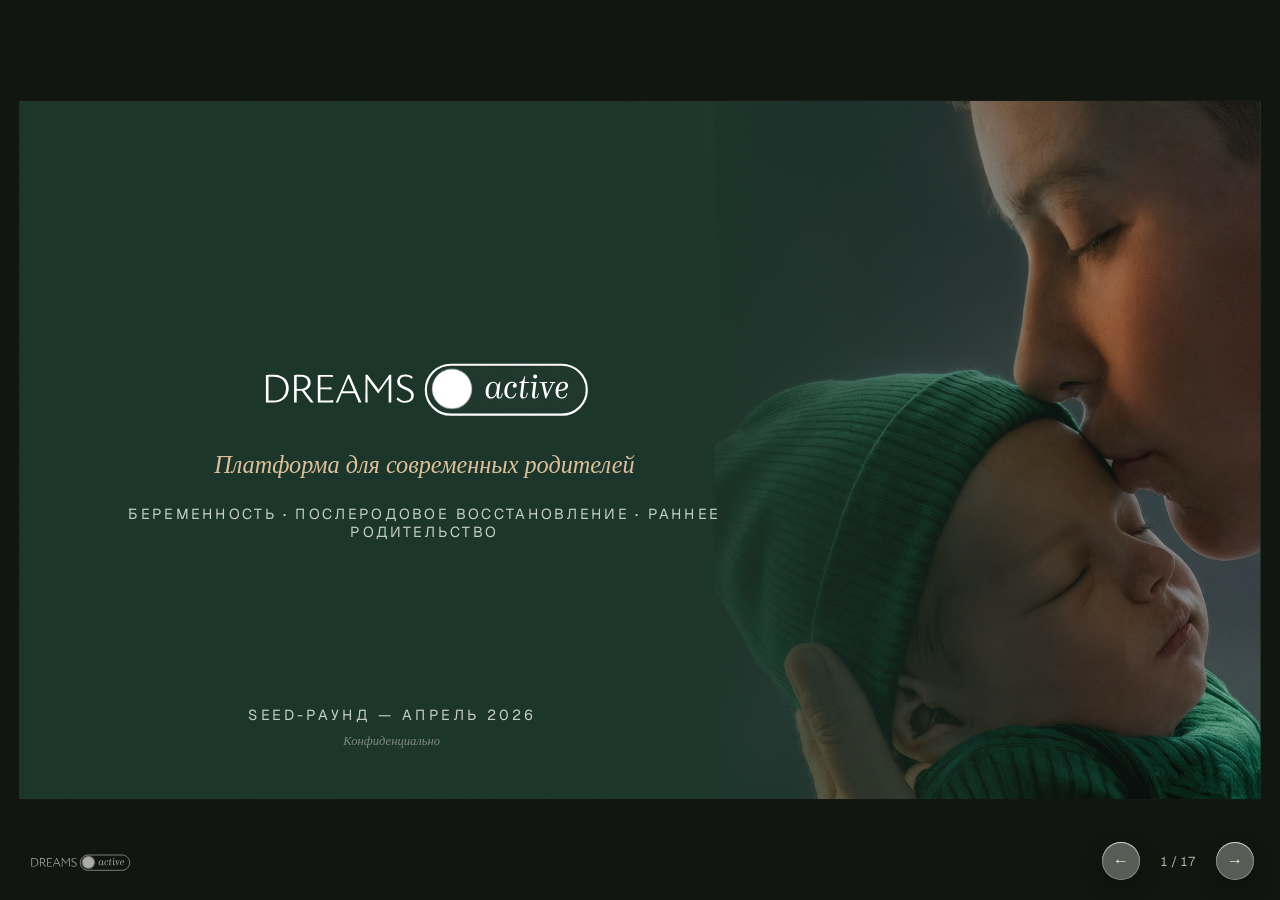
==== pitch/index.html @ b8ea416b "beta" ====
<!DOCTYPE html>
<html lang="ru">
<head>
<meta charset="UTF-8" />
<meta name="viewport" content="width=device-width, initial-scale=1.0" />
<meta name="robots" content="noindex, nofollow" />
<title>Dreams Active — Seed-раунд · Апрель 2026</title>
<style>
  @font-face {
    font-family: "Geist";
    src: url("../fonts/Geist-VariableFont_wght.ttf") format("truetype-variations");
    font-weight: 100 900;
    font-style: normal;
    font-display: swap;
  }

  :root {
    --bg: #e8e4d3;
    --beige: #f3efe4;
    --ink: #3e3b2c;
    --ink-soft: #5c5849;
    --ink-quiet: #8a8472;
    --olive: #2f6b4e;
    --olive-deep: #234f3a;
    --sage: #7ca38b;
    --tan: #dcc09a;
    --tan-soft: #e9d9bd;
    --card: rgba(255, 255, 255, 0.5);
    --card-solid: #fbf8f1;
    --glass-border: rgba(255, 255, 255, 0.62);
    --line: rgba(62, 59, 44, 0.14);
    --dark: #1c352a;
    --dark-2: #26493a;
    --dark-fg: #f4efe4;
    --dark-fg-muted: #c3cfc0;
    --shadow:
      0 1px 0 rgba(255, 255, 255, 0.4),
      0 14px 36px rgba(62, 59, 44, 0.14),
      0 3px 8px rgba(62, 59, 44, 0.07);
    /* Apple Liquid Glass tokens — same recipe as the site skin */
    --glass-blur: saturate(200%) brightness(1.05) blur(40px);
    --glass-blur-sm: saturate(180%) brightness(1.04) blur(20px);
    --glass-rim: rgba(255, 255, 255, 0.62);
    --glass-sheen: linear-gradient(
      165deg,
      rgba(255, 255, 255, 0.55) 0%,
      rgba(255, 255, 255, 0.12) 28%,
      rgba(255, 255, 255, 0.02) 52%,
      rgba(255, 255, 255, 0.08) 100%
    );
    --glass-hi:
      inset 0 1px 0 rgba(255, 255, 255, 0.78),
      inset 0 -0.5px 0 rgba(255, 255, 255, 0.12),
      inset 1px 0 0 rgba(255, 255, 255, 0.18),
      inset -1px 0 0 rgba(255, 255, 255, 0.1);
    --glass-shadow:
      0 1px 0 rgba(255, 255, 255, 0.35),
      0 8px 28px rgba(40, 36, 52, 0.12),
      0 2px 6px rgba(40, 36, 52, 0.06);
    --serif: "Iowan Old Style", "Palatino", Georgia, serif;
    --sans: "Geist", ui-sans-serif, system-ui, sans-serif;
  }

  * { box-sizing: border-box; margin: 0; padding: 0; }

  html, body {
    height: 100%;
    overflow: hidden;
    background: #11150f;
    font-family: var(--sans);
    color: var(--ink);
  }

  /* Soft film grain, same recipe as the site */
  body::before {
    content: "";
    position: fixed;
    inset: 0;
    z-index: 90;
    pointer-events: none;
    opacity: 0.035;
    mix-blend-mode: overlay;
    background-image: url("data:image/svg+xml,%3Csvg viewBox='0 0 256 256' xmlns='http://www.w3.org/2000/svg'%3E%3Cfilter id='n'%3E%3CfeTurbulence type='fractalNoise' baseFrequency='0.85' numOctaves='4' stitchTiles='stitch'/%3E%3C/filter%3E%3Crect width='100%25' height='100%25' filter='url(%23n)'/%3E%3C/svg%3E");
    background-size: 180px 180px;
  }

  .viewport {
    position: fixed;
    inset: 0;
    display: flex;
    align-items: center;
    justify-content: center;
  }

  .stage {
    width: 1280px;
    height: 720px;
    position: relative;
    flex: none;
    transform-origin: center center;
  }

  /* ── Slide chrome ─────────────────────────────────────────── */
  .slide {
    position: absolute;
    inset: 0;
    padding: 54px 84px 58px;
    border-radius: 0;
    /* Flat beige backdrop — same as the site (glass.css disables the
       ambient colour blobs on purpose). Glass reads from the card
       sheen + rim, not from a gradient field. */
    background: var(--beige);
    opacity: 0;
    visibility: hidden;
    transform: translateY(14px) scale(0.992);
    transition: opacity 0.45s cubic-bezier(0.22, 1, 0.36, 1),
                transform 0.45s cubic-bezier(0.22, 1, 0.36, 1),
                visibility 0s linear 0.45s;
    overflow: hidden;
    display: flex;
    flex-direction: column;
  }
  .slide.current {
    opacity: 1;
    visibility: visible;
    transform: none;
    transition-delay: 0s;
  }
  .slide--dark {
    background:
      radial-gradient(120% 90% at 82% -10%, rgba(124, 163, 139, 0.32), transparent 55%),
      radial-gradient(90% 80% at 8% 108%, rgba(124, 163, 139, 0.2), transparent 55%),
      var(--dark);
    color: var(--dark-fg);
  }
  .slide--center {
    align-items: center;
    justify-content: center;
    text-align: center;
  }

  /* ── Typography ───────────────────────────────────────────── */
  .eyebrow {
    font-family: var(--serif);
    font-style: italic;
    font-size: 19px;
    color: var(--ink-quiet);
    margin-bottom: 10px;
  }
  .slide--dark .eyebrow { color: var(--tan); }

  h1 {
    font-size: 46px;
    line-height: 1.04;
    font-weight: 600;
    letter-spacing: -0.02em;
    margin-bottom: 12px;
  }
  .lead {
    font-size: 18.5px;
    line-height: 1.45;
    color: var(--ink-soft);
    max-width: 940px;
    margin-bottom: 26px;
  }
  .slide--dark .lead { color: var(--dark-fg-muted); }

  .body-fill { flex: 1; display: flex; flex-direction: column; justify-content: center; }

  /* ── Refractive glass panels — the site's Liquid Glass recipe:
     clear fill + heavy blur, specular sheen layer (::before),
     thin refractive rim (::after), content lifted above both. ── */
  .card,
  .market-card {
    position: relative;
    overflow: hidden;
    isolation: isolate;
    background: linear-gradient(
      165deg,
      rgba(255, 255, 255, 0.4) 0%,
      rgba(255, 255, 255, 0.14) 45%,
      rgba(255, 255, 255, 0.22) 100%
    );
    border: 0;
    border-radius: 24px;
    box-shadow: var(--glass-hi), var(--glass-shadow);
    -webkit-backdrop-filter: var(--glass-blur);
    backdrop-filter: var(--glass-blur);
    padding: 26px 28px;
  }
  .card::before,
  .market-card::before {
    content: "";
    position: absolute;
    inset: 0;
    border-radius: inherit;
    background: var(--glass-sheen);
    pointer-events: none;
    z-index: 0;
  }
  .card::after,
  .market-card::after {
    content: "";
    position: absolute;
    inset: 0;
    border-radius: inherit;
    pointer-events: none;
    z-index: 1;
    box-shadow:
      inset 0 0 0 1px rgba(255, 255, 255, 0.22),
      inset 0 12px 28px rgba(255, 255, 255, 0.08),
      inset 0 -18px 32px rgba(80, 70, 100, 0.04);
  }
  .card > :not(.bg-photo):not(.bg-tint),
  .market-card > * {
    position: relative;
    z-index: 2;
  }
  .card h3 { font-size: 21px; font-weight: 600; margin-bottom: 8px; }
  .card p { font-size: 15.5px; line-height: 1.5; color: var(--ink-soft); }

  .card--dark {
    background: linear-gradient(165deg, rgba(38, 74, 58, 0.82), rgba(23, 45, 35, 0.86));
    color: var(--dark-fg);
  }
  .card--dark::before { opacity: 0.4; }
  .card--dark::after {
    box-shadow:
      inset 0 0 0 1px rgba(255, 255, 255, 0.18),
      inset 0 12px 28px rgba(255, 255, 255, 0.06),
      inset 0 -18px 32px rgba(0, 0, 0, 0.12);
  }
  .card--dark h3 { color: var(--tan); }
  .card--dark p { color: var(--dark-fg-muted); }

  .band {
    position: relative;
    overflow: hidden;
    isolation: isolate;
    border-radius: 24px;
    padding: 24px 32px;
    background: linear-gradient(165deg, rgba(38, 74, 58, 0.84), rgba(23, 45, 35, 0.88));
    color: var(--dark-fg);
    box-shadow:
      inset 0 1px 0 rgba(255, 255, 255, 0.24),
      var(--glass-shadow);
    -webkit-backdrop-filter: var(--glass-blur);
    backdrop-filter: var(--glass-blur);
  }
  .band::before {
    content: "";
    position: absolute;
    inset: 0;
    border-radius: inherit;
    background: var(--glass-sheen);
    opacity: 0.35;
    pointer-events: none;
    z-index: 0;
  }
  .band::after {
    content: "";
    position: absolute;
    inset: 0;
    border-radius: inherit;
    pointer-events: none;
    z-index: 1;
    box-shadow: inset 0 0 0 1px rgba(255, 255, 255, 0.16);
  }
  .band > * { position: relative; z-index: 2; }
  .band h3 { color: var(--tan); font-size: 20px; margin-bottom: 8px; }
  .band p { font-size: 15px; line-height: 1.5; color: var(--dark-fg-muted); }

  /* ── Reusable bits ────────────────────────────────────────── */
  .pearl {
    width: 74px; height: 74px;
    border-radius: 50%;
    background: radial-gradient(circle at 34% 28%, #ffffff 0%, #e9e6ea 18%, #c9ccd2 45%, #9aa0a9 75%, #82878f 100%);
    box-shadow:
      inset -6px -10px 18px rgba(60, 60, 80, 0.28),
      inset 4px 6px 12px rgba(255, 255, 255, 0.85),
      0 12px 30px rgba(40, 36, 24, 0.35);
  }
  .chip-ic {
    width: 52px; height: 52px;
    flex: none;
    border-radius: 50%;
    display: flex; align-items: center; justify-content: center;
    font-size: 20px;
    background: linear-gradient(180deg, #3d8263, var(--olive-deep));
    color: var(--tan-soft);
    box-shadow: inset 0 1px 0 rgba(255,255,255,0.35), 0 6px 14px rgba(62,59,44,0.22);
  }
  .num-dot {
    width: 64px; height: 64px;
    border-radius: 50%;
    display: flex; align-items: center; justify-content: center;
    font-size: 26px; font-weight: 650;
    box-shadow: inset 0 1px 0 rgba(255,255,255,0.4), 0 10px 22px rgba(62,59,44,0.2);
  }
  .tagchip {
    display: inline-block;
    font-size: 12px;
    font-weight: 650;
    letter-spacing: 0.14em;
    padding: 7px 14px;
    border-radius: 999px;
    white-space: nowrap;
  }

  .stat-num {
    font-size: 46px;
    font-weight: 650;
    letter-spacing: -0.02em;
    line-height: 1;
  }
  .stat-label { font-size: 16px; font-weight: 600; margin-top: 12px; }
  .stat-note {
    font-family: var(--serif);
    font-style: italic;
    font-size: 13.5px;
    color: var(--ink-quiet);
    margin-top: 5px;
  }

  .grid { display: grid; gap: 20px; }

  /* ── Photo layouts ────────────────────────────────────────── */
  .edge-photo {
    position: absolute;
    top: 0; right: 0;
    width: 44%;
    height: 100%;
    object-fit: cover;
  }
  .edge-fade {
    position: absolute;
    inset: 0;
    background: linear-gradient(
      90deg,
      var(--dark) 52%,
      rgba(28, 53, 42, 0.55) 72%,
      rgba(28, 53, 42, 0.12) 100%
    );
  }
  .split-content {
    position: relative;
    width: 60%;
    height: 100%;
    display: flex;
    flex-direction: column;
    justify-content: center;
  }
  .with-photo {
    display: grid;
    grid-template-columns: 1fr 286px;
    gap: 20px;
    align-items: stretch;
    min-height: 0;
  }
  .side-photo {
    width: 100%;
    height: 100%;
    object-fit: cover;
    border-radius: 24px;
    box-shadow: var(--shadow);
  }
  .bg-photo {
    position: absolute;
    inset: 0;
    width: 100%;
    height: 100%;
    object-fit: cover;
  }
  .bg-tint {
    position: absolute;
    inset: 0;
    background: linear-gradient(180deg, rgba(23, 44, 35, 0.72), rgba(18, 36, 28, 0.88));
  }
  .bg-tint ~ * { position: relative; }

  /* ── Slide 1 · Title ──────────────────────────────────────── */
  .title-brand {
    font-size: 84px;
    font-weight: 650;
    letter-spacing: 0.28em;
    margin: 34px 0 14px;
    text-indent: 0.28em;
  }
  /* Real horizontal logo from the site (assets/logo-horizontal.svg).
     Dark ink on the source → invert to light for dark slides. */
  .brand-logo {
    display: block;
    height: 74px;
    width: auto;
    margin: 0 0 26px;
  }
  .brand-logo--light { filter: brightness(0) invert(1); }
  .title-sub {
    font-family: var(--serif);
    font-style: italic;
    font-size: 25px;
    color: var(--tan);
    margin-bottom: 26px;
  }
  .title-chips {
    font-size: 15px;
    letter-spacing: 0.18em;
    color: var(--dark-fg-muted);
    text-transform: uppercase;
  }
  .title-chips b { color: var(--tan-soft); font-weight: 500; }
  .title-foot {
    position: absolute;
    left: 0; bottom: 52px;
    width: 60%;
    text-align: center;
  }
  .title-foot .round {
    font-size: 15px;
    letter-spacing: 0.22em;
    color: var(--dark-fg-muted);
    text-transform: uppercase;
  }
  .title-foot .conf {
    font-family: var(--serif);
    font-style: italic;
    font-size: 13px;
    color: rgba(244, 239, 228, 0.45);
    margin-top: 10px;
  }

  /* ── Slide 2 · Problem ────────────────────────────────────── */
  .problem-grid { grid-template-columns: 1fr 1fr; }
  .problem-grid .card { display: flex; gap: 20px; align-items: flex-start; padding: 28px; }

  /* ── Slide 3 · Solution ───────────────────────────────────── */
  .solution-row {
    display: grid;
    grid-template-columns: 1fr 44px 1fr 44px 1fr;
    gap: 14px;
    align-items: stretch;
  }
  .solution-step { text-align: center; padding: 30px 26px 28px; }
  .solution-step .num-dot { margin: 0 auto 20px; }
  .solution-step .step-name {
    font-size: 19px; font-weight: 650; letter-spacing: 0.16em;
    text-transform: uppercase; margin-bottom: 6px;
  }
  .solution-step .step-dur {
    font-family: var(--serif); font-style: italic;
    font-size: 14.5px; color: var(--ink-quiet);
    padding-bottom: 14px; margin-bottom: 14px; position: relative;
  }
  .solution-step .step-dur::after {
    content: ""; position: absolute; left: 50%; bottom: 0;
    width: 56px; height: 3px; border-radius: 2px;
    transform: translateX(-50%); background: var(--rule, var(--olive));
  }
  .solution-arrow {
    display: flex; align-items: center; justify-content: center;
    font-size: 26px; color: var(--sage);
  }
  .solution-foot {
    text-align: center;
    font-family: var(--serif); font-style: italic;
    font-size: 17px; color: var(--ink-soft);
    margin-top: 34px;
  }

  /* ── Slide 4 · Families ───────────────────────────────────── */
  .family-grid { grid-template-columns: repeat(3, 1fr); gap: 16px; }
  .family-grid .card { padding: 20px 22px; border-left: 5px solid var(--olive); border-radius: 18px; }
  .family-grid h3 { font-size: 18px; }
  .family-grid p { font-size: 13.5px; }

  /* ── Slide 5 · Differentiation ────────────────────────────── */
  .diff-cols { display: grid; grid-template-columns: 1.05fr 1fr; gap: 28px; align-items: start; }
  .diff-pos { padding: 24px 28px; }
  .diff-pos h2 { color: var(--tan); font-size: 23px; margin-bottom: 16px; }
  .diff-pos li { list-style: none; display: flex; gap: 14px; margin-bottom: 12px; }
  .diff-pos li:last-child { margin-bottom: 0; }
  .diff-pos .dot { width: 12px; height: 12px; flex: none; margin-top: 6px; border-radius: 50%; background: var(--tan); }
  .diff-pos b { display: block; font-size: 16.5px; margin-bottom: 3px; }
  .diff-pos span { font-size: 13.5px; line-height: 1.45; color: var(--dark-fg-muted); }
  .comp-list h2 { font-size: 23px; margin-bottom: 14px; }
  .comp-row {
    display: grid; grid-template-columns: 128px 1fr; gap: 16px; align-items: center;
    padding: 11px 20px; margin-bottom: 8px;
    border-radius: 14px;
  }
  .comp-row b { font-size: 16.5px; }
  .comp-row span { font-size: 13px; line-height: 1.4; color: var(--ink-soft); }
  .comp-row--us {
    background: linear-gradient(165deg, rgba(233, 217, 189, 0.82), rgba(220, 192, 154, 0.88));
  }
  .comp-row--us span { color: var(--ink); }

  /* ── Slide 6 · Team ───────────────────────────────────────── */
  .team-grid { grid-template-columns: 1fr 1fr; gap: 26px; }
  .team-grid .card { padding: 30px 34px; text-align: center; }
  .avatar {
    width: 112px; height: 112px; border-radius: 50%;
    margin: 0 auto 18px;
    overflow: hidden;
    display: flex; align-items: center; justify-content: center;
    font-size: 34px; font-weight: 650; color: var(--tan-soft);
    box-shadow: inset 0 2px 0 rgba(255,255,255,0.3), 0 14px 30px rgba(62,59,44,0.25);
  }
  .avatar img {
    width: 100%; height: 100%;
    object-fit: cover;
    object-position: 50% 18%;
    display: block;
  }
  .team-grid h3 { font-size: 24px; }
  .team-role {
    font-family: var(--serif); font-style: italic;
    font-size: 15px; color: var(--ink-quiet); margin-bottom: 18px;
  }
  .team-grid ul { text-align: left; }
  .team-grid li {
    list-style: none; position: relative;
    padding-left: 22px; margin-bottom: 9px;
    font-size: 14.5px; color: var(--ink-soft);
  }
  .team-grid li::before {
    content: ""; position: absolute; left: 0; top: 7px;
    width: 9px; height: 9px; border-radius: 50%; background: var(--tan);
  }

  /* ── Slide 7 · Lived product ──────────────────────────────── */
  .lived-grid { grid-template-columns: repeat(3, 1fr); gap: 20px; }
  .lived-grid .card { padding: 0; overflow: hidden; text-align: center; }
  .lived-head { padding: 16px; font-size: 20px; font-weight: 650; }
  .lived-body { padding: 22px 24px 26px; }
  .lived-body b { display: block; font-size: 16.5px; margin-bottom: 14px; }
  .lived-body p { font-size: 13.5px; }
  .lived-foot {
    margin-top: 26px; text-align: center;
    font-family: var(--serif); font-style: italic; font-size: 16px;
  }

  /* ── Slides 8–10 · Stats ──────────────────────────────────── */
  .stat-row { grid-template-columns: repeat(4, 1fr); gap: 18px; margin-bottom: 18px; }
  .stat-row .card { text-align: center; padding: 22px 16px 20px; }
  .stat-row .card--dark .stat-note { color: rgba(244, 239, 228, 0.55); }
  .stat-row .card--dark .stat-num { color: var(--tan); }

  .formula-rows { margin-top: 16px; }
  .formula-row {
    display: grid; grid-template-columns: 190px 1fr 1fr; gap: 22px;
    padding: 9px 0; align-items: baseline;
  }
  .formula-row b { color: var(--tan); font-size: 15px; }
  .formula-row span { font-size: 13px; line-height: 1.4; color: var(--dark-fg-muted); }
  .formula-row .us { color: var(--tan-soft); }

  .valid-card { padding: 18px 28px 20px; }
  .valid-card h3 { font-size: 21px; margin-bottom: 10px; }
  .valid-row { display: flex; gap: 18px; align-items: baseline; padding: 5px 0; }
  .valid-row .idx {
    font-family: var(--serif); font-size: 18px; font-weight: 700; color: var(--tan);
    letter-spacing: 0.05em;
  }
  .valid-row p { font-size: 15px; color: var(--ink-soft); }

  /* ── Slide 9 · Product ────────────────────────────────────── */
  .product-grid { grid-template-columns: 1fr 1fr; gap: 16px; }
  .product-grid .card { border-left: 5px solid var(--olive); border-radius: 18px; padding: 20px 24px; }
  .product-grid h3 { font-size: 18.5px; margin-bottom: 5px; }
  .product-grid p { font-size: 13.5px; }

  /* ── Slide 11 · Business model ────────────────────────────── */
  .biz-row {
    display: grid;
    grid-template-columns: 220px 92px 1fr 120px;
    gap: 20px; align-items: center;
    padding: 10px 22px; margin-bottom: 8px;
    border-radius: 16px;
  }
  .biz-row b { font-size: 17.5px; }
  .biz-row .price { font-size: 14.5px; font-weight: 600; color: var(--olive-deep); }
  .biz-row span { font-size: 13px; line-height: 1.4; color: var(--ink-soft); }
  .biz-row .tagchip { justify-self: end; background: var(--sage); color: #fff; }
  .biz-row--now { background: linear-gradient(165deg, rgba(233, 217, 189, 0.82), rgba(220, 192, 154, 0.88)); }
  .biz-row--now .tagchip { background: var(--dark-2); color: var(--tan-soft); }
  .biz-row--now span { color: var(--ink); }
  .unit-band { margin-top: 12px; padding: 18px 28px; font-size: 15px; }
  .unit-band b { color: var(--tan); font-weight: 650; }

  /* ── Slide 12 · Market ────────────────────────────────────── */
  .market-grid { grid-template-columns: repeat(3, 1fr); gap: 20px; margin-bottom: 16px; }
  .market-card { text-align: center; padding: 22px 24px; border-radius: 24px; box-shadow: var(--shadow); }
  .market-card .m-tag { font-size: 15px; letter-spacing: 0.32em; font-weight: 650; margin-bottom: 10px; }
  .market-card .m-num { font-size: 50px; font-weight: 650; letter-spacing: -0.02em; }
  .market-card .m-note { font-size: 13px; line-height: 1.45; margin-top: 10px; }
  .market--tam { background: linear-gradient(165deg, rgba(47, 93, 71, 0.9), rgba(28, 53, 42, 0.94)); color: var(--dark-fg); }
  .market--tam .m-tag { color: var(--tan); }
  .market--tam .m-note { color: var(--dark-fg-muted); }
  .market--sam { background: linear-gradient(165deg, rgba(143, 180, 158, 0.82), rgba(111, 148, 129, 0.88)); color: #fdfbf3; }
  .market--sam .m-tag { color: #f0e8d2; }
  .market--som { background: linear-gradient(165deg, rgba(233, 217, 189, 0.8), rgba(220, 192, 154, 0.86)); color: var(--ink); }
  .market--som .m-tag { color: var(--olive-deep); }
  .market--som .m-note { color: var(--ink-soft); }
  .why-grid { display: grid; grid-template-columns: 1fr 1fr; gap: 8px 34px; }
  .why-grid li {
    list-style: none; position: relative;
    padding-left: 24px; font-size: 14.5px; color: var(--ink-soft);
  }
  .why-grid li::before {
    content: ""; position: absolute; left: 0; top: 5px;
    width: 10px; height: 10px; border-radius: 50%; background: var(--tan);
  }

  /* ── Slide 13 · Roadmap ───────────────────────────────────── */
  .road-grid { grid-template-columns: repeat(4, 1fr); gap: 16px; }
  .road-grid .card { padding: 0; overflow: hidden; }
  .road-head {
    background: linear-gradient(180deg, var(--dark-2), var(--dark));
    color: var(--tan);
    text-align: center;
    font-size: 12.5px; font-weight: 650; letter-spacing: 0.16em;
    padding: 12px 8px;
  }
  .road-body { padding: 18px 20px 22px; }
  .road-body h3 {
    font-size: 20px; padding-bottom: 12px; margin-bottom: 14px;
    position: relative;
  }
  .road-body h3::after {
    content: ""; position: absolute; left: 0; bottom: 0;
    width: 46px; height: 3px; border-radius: 2px; background: var(--tan);
  }
  .road-body li {
    list-style: none; position: relative;
    padding-left: 18px; margin-bottom: 9px;
    font-size: 13px; line-height: 1.4; color: var(--ink-soft);
  }
  .road-body li::before {
    content: ""; position: absolute; left: 0; top: 5px;
    width: 8px; height: 8px; border-radius: 50%; background: var(--tan);
  }

  /* ── Slide 14 · Use of funds ──────────────────────────────── */
  .funds-cols { display: grid; grid-template-columns: 380px 1fr; gap: 40px; align-items: center; }
  .donut-wrap { display: flex; flex-direction: column; align-items: center; gap: 14px; }
  .donut {
    width: 264px; height: 264px; border-radius: 50%;
    background: conic-gradient(
      var(--olive-deep) 0 40%,
      var(--sage) 40% 75%,
      var(--tan-soft) 75% 87%,
      var(--tan) 87% 95%,
      #587465 95% 100%
    );
    position: relative;
    box-shadow: var(--shadow);
  }
  .donut::after {
    content: "";
    position: absolute; inset: 72px;
    border-radius: 50%;
    background: rgba(246, 242, 231, 0.72);
    box-shadow:
      inset 0 4px 14px rgba(62, 59, 44, 0.16),
      inset 0 1px 0 rgba(255, 255, 255, 0.7);
    -webkit-backdrop-filter: blur(10px) saturate(160%);
    backdrop-filter: blur(10px) saturate(160%);
  }
  .legend { display: flex; flex-wrap: wrap; gap: 8px 18px; justify-content: center; max-width: 380px; }
  .legend span { font-size: 12.5px; color: var(--ink-soft); display: flex; gap: 7px; align-items: center; }
  .legend i { width: 11px; height: 11px; border-radius: 3px; flex: none; }
  .fund-row {
    display: grid; grid-template-columns: 1fr auto; gap: 3px 18px;
    padding: 9px 20px; margin-bottom: 8px; border-radius: 16px;
  }
  .fund-row b { font-size: 15.5px; }
  .fund-row .amt { grid-column: 2; grid-row: 1; font-size: 15.5px; font-weight: 650; color: var(--olive-deep); }
  .fund-row span { grid-column: 1 / -1; font-size: 12.5px; color: var(--ink-soft); }

  /* ── Slide 15 · Ask ───────────────────────────────────────── */
  .ask-num {
    font-size: 96px;
    font-weight: 700;
    letter-spacing: -0.015em;
    line-height: 1;
    margin: 6px 0 14px;
    color: #fdfbf3;
  }
  .ask-sub {
    font-family: var(--serif); font-style: italic;
    font-size: 20px; color: var(--tan); margin-bottom: 26px;
  }
  .ask-table { width: 100%; text-align: left; }
  .ask-row {
    display: grid; grid-template-columns: 180px 1fr; gap: 20px;
    padding: 10px 24px; margin-bottom: 8px;
    border-radius: 14px;
    background: rgba(255, 255, 255, 0.09);
    box-shadow:
      inset 0 0 0 1px rgba(255, 255, 255, 0.14),
      inset 0 1px 0 rgba(255, 255, 255, 0.28);
    -webkit-backdrop-filter: var(--glass-blur-sm);
    backdrop-filter: var(--glass-blur-sm);
  }
  .ask-row b { color: var(--tan); font-size: 15.5px; }
  .ask-row span { font-size: 14.5px; color: var(--dark-fg); }
  .ask-foot {
    margin-top: 24px;
    font-family: var(--serif); font-style: italic;
    font-size: 16px; color: var(--dark-fg-muted);
  }

  /* ── Slide 16 · Vision ────────────────────────────────────── */
  .vision-panel { padding: 36px 44px; overflow: hidden; }
  .vision-panel .bg-tint {
    background: linear-gradient(
      90deg,
      rgba(23, 44, 35, 0.96) 0%,
      rgba(23, 44, 35, 0.88) 55%,
      rgba(23, 44, 35, 0.76) 100%
    );
  }
  .vision-panel > h2, .vision-panel > .vision-grid { position: relative; }
  .vision-panel h2 { color: var(--tan); font-size: 26px; margin-bottom: 30px; }
  .vision-grid { display: grid; grid-template-columns: 200px 1fr 200px 1fr; gap: 34px 26px; align-items: start; }
  .vision-grid .v-num { font-size: 56px; font-weight: 650; color: var(--tan); letter-spacing: -0.02em; line-height: 1; }
  .vision-grid b { display: block; font-size: 17px; margin-bottom: 8px; }
  .vision-grid span { font-size: 13px; line-height: 1.45; color: var(--dark-fg-muted); }
  .vision-foot {
    text-align: center; margin-top: 28px;
    font-family: var(--serif); font-style: italic;
    font-size: 17px; color: var(--ink-soft);
  }

  /* ── Slide 17 · Thanks ────────────────────────────────────── */
  .thanks-title { font-size: 76px; font-weight: 650; letter-spacing: 0.14em; text-indent: 0.14em; margin: 30px 0 12px; }
  .thanks-sub { font-family: var(--serif); font-style: italic; font-size: 22px; color: var(--tan); margin-bottom: 52px; }
  .thanks-name { font-size: 18px; font-weight: 650; }
  .thanks-role { font-family: var(--serif); font-style: italic; font-size: 15px; color: var(--dark-fg-muted); margin: 5px 0 22px; }
  .thanks-contact { font-size: 16px; line-height: 1.7; color: var(--tan-soft); }
  .thanks-legal {
    position: absolute; left: 0; right: 0; bottom: 44px;
    font-size: 12px; letter-spacing: 0.22em; color: rgba(244, 239, 228, 0.4);
    text-align: center;
  }

  /* ── Navigation chrome ────────────────────────────────────── */
  .nav-ui {
    position: fixed;
    right: 26px; bottom: 20px;
    z-index: 95;
    display: flex; align-items: center; gap: 12px;
    font-size: 13px; color: rgba(244, 239, 228, 0.7);
    user-select: none;
  }
  .nav-ui button {
    width: 38px; height: 38px;
    border-radius: 50%;
    border: 0;
    background: rgba(255, 255, 255, 0.3);
    -webkit-backdrop-filter: var(--glass-blur-sm);
    backdrop-filter: var(--glass-blur-sm);
    box-shadow:
      inset 0 0 0 1px rgba(255, 255, 255, 0.28),
      inset 0 1px 0 rgba(255, 255, 255, 0.6),
      0 8px 22px rgba(0, 0, 0, 0.3);
    font-size: 16px; color: #f4efe4;
    cursor: pointer;
  }
  .nav-ui button:hover { background: rgba(255, 255, 255, 0.85); }
  .counter { min-width: 52px; text-align: center; font-variant-numeric: tabular-nums; }

  .brand-mini {
    position: fixed;
    left: 28px; bottom: 26px;
    z-index: 95;
    display: flex; align-items: center; gap: 10px;
    font-size: 13px; letter-spacing: 0.24em; color: rgba(244, 239, 228, 0.5);
    user-select: none;
  }
  .brand-mini img { height: 22px; width: auto; filter: brightness(0) invert(1); opacity: 0.65; }

  .hotzone { position: fixed; top: 0; bottom: 90px; width: 18%; z-index: 80; cursor: pointer; }
  .hotzone--prev { left: 0; }
  .hotzone--next { right: 0; }

  /* ── Print: one slide per page ────────────────────────────── */
  @media print {
    @page { size: 1280px 720px; margin: 0; }
    html, body { overflow: visible; background: #fff; }
    body::before, .nav-ui, .brand-mini, .hotzone { display: none !important; }
    .viewport { position: static; display: block; }
    .stage { transform: none !important; width: 1280px; height: auto; }
    .slide {
      position: relative;
      opacity: 1 !important;
      visibility: visible !important;
      transform: none !important;
      width: 1280px; height: 720px;
      border-radius: 0;
      box-shadow: none;
      page-break-after: always;
      break-after: page;
    }
  }
</style>
</head>
<body>
<div class="viewport">
<div class="stage" id="stage">

  <!-- 1 · Title -->
  <section class="slide slide--dark">
    <img class="edge-photo" src="img/kiss.jpg" alt="" />
    <div class="edge-fade"></div>
    <div class="split-content" style="align-items: center; text-align: center">
      <img class="brand-logo brand-logo--light" src="../assets/logo-horizontal.svg" alt="Dreams Active" />
      <div class="title-sub">Платформа для современных родителей</div>
      <div class="title-chips">Беременность <b>·</b> Послеродовое восстановление <b>·</b> Раннее родительство</div>
    </div>
    <div class="title-foot">
      <div class="round">Seed-раунд — Апрель 2026</div>
      <div class="conf">Конфиденциально</div>
    </div>
  </section>

  <!-- 2 · Problem -->
  <section class="slide">
    <div class="eyebrow">the problem</div>
    <h1>Проблема</h1>
    <p class="lead">Современные родители проводят 2&nbsp;года в самом эмоционально уязвимом и жадном до информации периоде жизни — а цифровые продукты их подводят.</p>
    <div class="body-fill">
      <div class="grid problem-grid">
        <div class="card">
          <div class="chip-ic">✚</div>
          <div>
            <h3>Разрозненная экспертиза</h3>
            <p>Отдельные приложения для беременности, питания, фитнеса, мониторинга ребёнка. Нет единого экспертного руководства.</p>
          </div>
        </div>
        <div class="card">
          <div class="chip-ic">◈</div>
          <div>
            <h3>Только для мам</h3>
            <p>Почти все платформы игнорируют отцов, однополые пары, одиноких родителей, приёмные семьи. Огромная доля рынка без сервиса.</p>
          </div>
        </div>
        <div class="card">
          <div class="chip-ic">◐</div>
          <div>
            <h3>Провал после родов</h3>
            <p>Большинство приложений заканчиваются на рождении. Критический 18-месячный период восстановления недообслужен.</p>
          </div>
        </div>
        <div class="card">
          <div class="chip-ic">◎</div>
          <div>
            <h3>Нет эмоциональной связи</h3>
            <p>Трекеры данных воспринимают родительство как медицинское событие, а не как трансформирующий путь жизни.</p>
          </div>
        </div>
      </div>
    </div>
  </section>

  <!-- 3 · Solution -->
  <section class="slide">
    <div class="eyebrow">the solution</div>
    <h1>Наше решение</h1>
    <p class="lead">Vertical SuperApp для родительства — одно приложение, сопровождающее семью от беременности через первые годы ребёнка, с экосистемой офлайн-студий и школы в перспективе.</p>
    <div class="body-fill">
      <div class="solution-row">
        <div class="card solution-step" style="--rule: var(--olive-deep)">
          <div class="num-dot" style="background: linear-gradient(180deg, #2f6b4e, var(--dark)); color: var(--tan-soft)">1</div>
          <div class="step-name">Беременность</div>
          <div class="step-dur">9 месяцев</div>
          <p>Экспертное питание, фитнес, симптомы, эмоциональная поддержка. Треки для мам и отцов.</p>
        </div>
        <div class="solution-arrow">→</div>
        <div class="card solution-step" style="--rule: var(--sage)">
          <div class="num-dot" style="background: linear-gradient(180deg, #8fb49e, #6f9481); color: #fdfbf3">2</div>
          <div class="step-name">После родов</div>
          <div class="step-dur">6 месяцев</div>
          <p>Физическое восстановление, ментальное здоровье, помощь с кормлением. Контент для обоих родителей.</p>
        </div>
        <div class="solution-arrow">→</div>
        <div class="card solution-step" style="--rule: var(--tan)">
          <div class="num-dot" style="background: linear-gradient(180deg, var(--tan-soft), var(--tan)); color: var(--ink)">3</div>
          <div class="step-name">Маленький мир</div>
          <div class="step-dur">12-18 месяцев</div>
          <p>Развитие ребёнка, родительская поддержка, возвращение к фитнесу, сообщество современных семей.</p>
        </div>
      </div>
      <p class="solution-foot">Начинаем с цифрового. В перспективе: офлайн-студии, образование, школа — полная экосистема.</p>
    </div>
  </section>

  <!-- 4 · Every modern family -->
  <section class="slide">
    <div class="eyebrow">inclusive by design</div>
    <h1>Создано для каждой современной семьи</h1>
    <p class="lead" style="margin-bottom: 30px">Индивидуальные подписки. Семейные связи. Инклюзивность по дизайну — не как запоздалая мысль.</p>
    <div class="body-fill">
      <div class="grid family-grid">
        <div class="card"><h3>Традиционные пары</h3><p>Мама и папа, обе подписки, общий профиль ребёнка</p></div>
        <div class="card"><h3>Однополые родители</h3><p>Два отца или две матери, усыновление или суррогатное материнство</p></div>
        <div class="card"><h3>Одинокие отцы</h3><p>Соло папа по выбору, после развода или обстоятельств</p></div>
        <div class="card"><h3>Одинокие матери</h3><p>Соло мама по выбору или обстоятельств</p></div>
        <div class="card"><h3>Бабушки и дедушки</h3><p>Как основные опекуны своих внуков</p></div>
        <div class="card"><h3>Раздельная опека</h3><p>Разведённые родители, совместно участвующие в развитии</p></div>
      </div>
      <div class="band" style="margin-top: 20px">
        <h3>Почему это важно сейчас</h3>
        <p>Рынок заставляет нетрадиционные семьи использовать продукты, созданные для других. 10-15M недообслуженных домохозяйств только в США: 2,3M детей однополых родителей, 2,6M одиноких отцов, миллионы приёмных и смешанных семей. Мы — первая платформа, построенная для них с первого дня.</p>
      </div>
    </div>
  </section>

  <!-- 5 · Differentiation -->
  <section class="slide">
    <div class="eyebrow">competition</div>
    <h1>Наши отличия</h1>
    <p class="lead" style="margin-bottom: 30px">Мы не конкурируем с wellness-приложениями. Мы боремся за внимание — против Instagram, TikTok и YouTube во время декрета.</p>
    <div class="body-fill">
      <div class="diff-cols">
        <div class="card card--dark diff-pos">
          <h2>Наша уникальная позиция</h2>
          <ul>
            <li><i class="dot"></i><div><b>Аутентичный экспертный контент</b><span>Каждое видео снято с нашим врачом-фаундером во время её реальной беременности и восстановления.</span></div></li>
            <li><i class="dot"></i><div><b>Первая платформа для всех семей</b><span>Индивидуальные подписки для мам, пап, однополых пар, одиноких родителей. Инклюзивность по дизайну.</span></div></li>
            <li><i class="dot"></i><div><b>Медицинская авторитетность</b><span>Педиатр + нутрициолог + фитнес-эксперт в одном фаундере — портфолио невозможно повторить.</span></div></li>
            <li><i class="dot"></i><div><b>Global-first, не привязка к РФ</b><span>Wyoming LLC + мультиязычный контент (EN/ES/RU) для международного масштаба с первого дня.</span></div></li>
          </ul>
        </div>
        <div class="comp-list">
          <h2>Конкурентная среда</h2>
          <div class="comp-row card"><b>Flo Health</b><span>Трекер цикла — только для женщин, нет отцов</span></div>
          <div class="comp-row card"><b>Expectful</b><span>Медитация — без поддержки отцов и разных семей</span></div>
          <div class="comp-row card"><b>Owlet</b><span>Только железо для ребёнка — без контента для родителей</span></div>
          <div class="comp-row card"><b>Peanut</b><span>«Знакомься с мамами» — название исключает отцов</span></div>
          <div class="comp-row card comp-row--us"><b>Dreams Active</b><span>Все родители + контент + сообщество + экосистема</span></div>
        </div>
      </div>
    </div>
  </section>

  <!-- 6 · Team -->
  <section class="slide">
    <div class="eyebrow">founders</div>
    <h1>Команда</h1>
    <p class="lead" style="margin-bottom: 28px">Фаундеры-родители с взаимодополняющей экспертизой и проверенной реализацией цифровых продуктов.</p>
    <div class="body-fill">
      <div class="grid team-grid">
        <div class="card">
          <div class="avatar"><img src="../assets/nastya-author.webp" alt="Анастасия Сетдекова" /></div>
          <h3>Анастасия Сетдекова</h3>
          <div class="team-role">Сооснователь · Медицина и контент</div>
          <ul>
            <li>Врач-педиатр — РНИМУ им. Н.И. Пирогова</li>
            <li>Сертифицированный нутрициолог — Instituto Barcelona</li>
            <li>Профессиональная художественная гимнастка</li>
            <li>4+ года частной практики, 300+ консультаций</li>
            <li>Соосн. «Академии Тренеров» — $120K за 2 года</li>
          </ul>
        </div>
        <div class="card">
          <div class="avatar"><img src="../assets/igor-author.jpg" alt="Игорь Сетдеков" /></div>
          <h3>Игорь Сетдеков</h3>
          <div class="team-role">Управляющий партнёр · Технологии и операции</div>
          <ul>
            <li>Магистр авиастроения — МАИ</li>
            <li>Магистр — SJTU Шанхай (топ-5 Китая)</li>
            <li>5 лет инженером в КБ Ильюшина</li>
            <li>Построил и масштабировал «Академию Тренеров»</li>
            <li>Владеет английским, русским, испанским</li>
          </ul>
        </div>
      </div>
    </div>
  </section>

  <!-- 7 · Lived product -->
  <section class="slide">
    <div class="eyebrow">founder-market fit</div>
    <h1>Продукт, который мы проживаем сами</h1>
    <p class="lead" style="margin-bottom: 28px">Наша собственная семья — первый клиент каждого продукта. Это невозможно повторить конкурентам.</p>
    <div class="body-fill">
      <div class="grid lived-grid">
        <div class="card">
          <div class="lived-head" style="background: linear-gradient(180deg, #2f6b4e, var(--dark)); color: var(--tan)">Анастасия</div>
          <div class="lived-body">
            <b>Тестирует Dreams Active в реальном времени</b>
            <p>Каждое видео снято во время её собственной беременности. Послеродовое восстановление проходит прямо сейчас. Это не теория — это личный опыт врача-педиатра.</p>
          </div>
        </div>
        <div class="card">
          <div class="lived-head" style="background: linear-gradient(180deg, #8fb49e, #6f9481); color: #fdfbf3">Adele</div>
          <div class="lived-body">
            <b>4 месяца — первый ребёнок экосистемы</b>
            <p>Растёт параллельно с продуктом. Будет тестировать Dreams Kids методологию. Первый пилотный студент Dreams School в 2032. Живое доказательство.</p>
          </div>
        </div>
        <div class="card">
          <div class="lived-head" style="background: linear-gradient(180deg, var(--tan-soft), var(--tan)); color: var(--ink)">Семья Игоря</div>
          <div class="lived-body">
            <b>Расширенная семья как use case</b>
            <p>Брат Анастасии с партнёром в США планируют усыновление — реальные представители LGBTQ+ демографии. Мы строим для них так же, как для себя.</p>
          </div>
        </div>
      </div>
      <div class="band lived-foot">Founder-market fit, доведённый до максимума — мы не изучаем рынок, мы его живём.</div>
    </div>
  </section>

  <!-- 8 · Track record -->
  <section class="slide">
    <div class="eyebrow">track record</div>
    <h1>Мы уже это строили</h1>
    <p class="lead" style="margin-bottom: 26px">«Академия Тренеров» — доказательство, что наша команда способна создавать прибыльные экспертные онлайн-образовательные бизнесы.</p>
    <div class="body-fill">
      <div class="grid stat-row">
        <div class="card"><div class="stat-num">$120K</div><div class="stat-label">Чистая прибыль</div><div class="stat-note">за 2 года</div></div>
        <div class="card"><div class="stat-num">200+</div><div class="stat-label">Платящих студентов</div><div class="stat-note">в узкой нише</div></div>
        <div class="card"><div class="stat-num">$400</div><div class="stat-label">Средняя цена курса</div><div class="stat-note">премиальное позиционирование</div></div>
        <div class="card"><div class="stat-num">75%</div><div class="stat-label">Чистая маржа</div><div class="stat-note">эффективные операции</div></div>
      </div>
      <div class="band">
        <h3>Та же проверенная формула — для рынка в 1000 раз больше</h3>
        <div class="formula-rows">
          <div class="formula-row"><b>Экспертная авторитетность</b><span>Ак. Тренеров: Заслуженный тренер Беларуси М.А. Протасова</span><span class="us">Dreams Active: Врач + нутрициолог + личный опыт беременности</span></div>
          <div class="formula-row"><b>Целевая аудитория</b><span>Ак. Тренеров: Тренеры по худ. гимнастике (~10K в мире)</span><span class="us">Dreams Active: Все современные родители (130M родов в год)</span></div>
          <div class="formula-row"><b>Модель доставки</b><span>Ак. Тренеров: Цифровые курсы и сообщество</span><span class="us">Dreams Active: Нативные приложения + сообщество + экосистема</span></div>
        </div>
      </div>
    </div>
  </section>

  <!-- 9 · Product -->
  <section class="slide">
    <div class="eyebrow">product</div>
    <h1>Продукт</h1>
    <p class="lead" style="margin-bottom: 30px">Премиальный мобильный опыт для современных семей — уже работает с платящими пользователями.</p>
    <div class="body-fill">
      <div class="with-photo">
        <div class="grid product-grid">
          <div class="card"><h3>Библиотека экспертных видео</h3><p>50+ профессиональных видео, снятых во время реальной беременности фаундера</p></div>
          <div class="card"><h3>Индивидуальные профили</h3><p>Отдельные подписки для мамы, папы, любых родителей + общий ребёнок</p></div>
          <div class="card"><h3>Отслеживание прогресса</h3><p>Геймификация, ежедневные check-in, дневник питания</p></div>
          <div class="card"><h3>Премиальный дизайн</h3><p>Кинематографичные AI-изображения, редакторская типографика</p></div>
          <div class="card"><h3>Мультиплатформенность</h3><p>Web PWA сейчас, нативные iOS + Android запуск Q2 2026</p></div>
          <div class="card"><h3>Глобальная подписочная модель</h3><p>Stripe + Tribute через Wyoming LLC без привязки к РФ</p></div>
        </div>
        <img class="side-photo" src="img/bump-olive.jpg" alt="" />
      </div>
    </div>
  </section>

  <!-- 10 · Traction -->
  <section class="slide">
    <div class="eyebrow">traction</div>
    <h1>Ранняя traction</h1>
    <p class="lead" style="margin-bottom: 26px">2 месяца в бете на русскоязычном рынке. Ноль трат на маркетинг. Глобальное органическое обнаружение.</p>
    <div class="body-fill">
      <div class="grid stat-row">
        <div class="card card--dark"><div class="stat-num">14</div><div class="stat-label">Активных платящих</div><div class="stat-note">органически, без рекламы</div></div>
        <div class="card card--dark"><div class="stat-num">1 400₽</div><div class="stat-label">Месячная подписка</div><div class="stat-note">~$15 USD / мес</div></div>
        <div class="card card--dark"><div class="stat-num">1,5K</div><div class="stat-label">Посетителей/мес</div><div class="stat-note">глобально, через VPN</div></div>
        <div class="card card--dark"><div class="stat-num">6+</div><div class="stat-label">Стран</div><div class="stat-note">US, UK, DE, NL, AR, RU</div></div>
      </div>
      <div class="card valid-card">
        <h3>Ключевые сигналы валидации</h3>
        <div class="valid-row"><span class="idx">01</span><p>Платящие пользователи привлечены полностью через органические каналы — без трат на маркетинг.</p></div>
        <div class="valid-row"><span class="idx">02</span><p>Сигнал product-market fit: русскоязычные мамы активно ищут экспертный контент и готовы платить.</p></div>
        <div class="valid-row"><span class="idx">03</span><p>Глобальное распределение через VPN — подтверждённый спрос за пределами РФ до английской локализации.</p></div>
        <div class="valid-row"><span class="idx">04</span><p>Библиотека контента создана во время реальной беременности фаундера — конкуренты не смогут повторить.</p></div>
      </div>
    </div>
  </section>

  <!-- 11 · Business model -->
  <section class="slide">
    <div class="eyebrow">business model</div>
    <h1>Бизнес-модель</h1>
    <p class="lead" style="margin-bottom: 26px">Индивидуальные подписки для каждого родителя. Многоуровневый доход по мере масштабирования.</p>
    <div class="body-fill">
      <div class="biz-row card biz-row--now"><b>Индивид. подписки</b><span class="price">$20/мес</span><span>На каждого родителя — 2x ARPU vs. семейная подписка</span><span class="tagchip">Сейчас</span></div>
      <div class="biz-row card"><b>Бренд-партнёрства</b><span class="price">—</span><span>Бренды для родителей и детей — спонсорский контент</span><span class="tagchip">Q3 2026</span></div>
      <div class="biz-row card"><b>Партнёрский доход</b><span class="price">—</span><span>Рекомендации продуктов — комиссионные</span><span class="tagchip">Q4 2026</span></div>
      <div class="biz-row card"><b>Экосистема железа</b><span class="price">—</span><span>Брендированные wearables через white-label</span><span class="tagchip">2027+</span></div>
      <div class="biz-row card"><b>Данные и инсайты</b><span class="price">—</span><span>Обезличенные данные — партнёрства с pharma</span><span class="tagchip">2028+</span></div>
      <div class="band unit-band"><b>Unit-экономика:</b> $40/мес ARPU на семью (2 родителя) · 24-мес цикл · LTV $960 · CAC &lt;$30 · 73% маржа</div>
    </div>
  </section>

  <!-- 12 · Market -->
  <section class="slide">
    <div class="eyebrow">market</div>
    <h1>Рыночная возможность</h1>
    <p class="lead" style="margin-bottom: 26px">Рынок приложений для родителей: $1,6B (2024) → $4,5B (2034). Расширение на отцов и инклюзивные семьи увеличивает TAM.</p>
    <div class="body-fill">
      <div class="grid market-grid">
        <div class="market-card market--tam"><div class="m-tag">TAM</div><div class="m-num">$4,5B</div><div class="m-note">Глобальный рынок приложений для родителей к 2034</div></div>
        <div class="market-card market--sam"><div class="m-tag">SAM</div><div class="m-num">$500M</div><div class="m-note">Премиальный сегмент на 3 языках + инклюзивные семьи</div></div>
        <div class="market-card market--som"><div class="m-tag">SOM</div><div class="m-num">$50M</div><div class="m-note">Достижимая доля за 5 лет с дифференцированным позиционированием</div></div>
      </div>
      <div class="card valid-card">
        <h3>Почему этот рынок недообслужен</h3>
        <ul class="why-grid">
          <li>130M+ родов в год в мире — аудитория обновляется каждые 9 месяцев</li>
          <li>10-15M недообслуженных домохозяйств в США (отцы, LGBTQ, одинокие)</li>
          <li>Декрет = 6-18 месяцев концентрированного цифрового внимания</li>
          <li>Нет глобального лидера — рынок фрагментирован по демографии и функциям</li>
        </ul>
      </div>
    </div>
  </section>

  <!-- 13 · Roadmap -->
  <section class="slide">
    <div class="eyebrow">roadmap</div>
    <h1>18-месячная дорожная карта</h1>
    <p class="lead" style="margin-bottom: 28px">От запуска Dreams Active к Series A и подготовке экосистемы Dreams Parents Academy, Studios, School.</p>
    <div class="body-fill">
      <div class="grid road-grid">
        <div class="card">
          <div class="road-head">Q2-Q3 2026</div>
          <div class="road-body">
            <h3>Нативный запуск</h3>
            <ul>
              <li>iOS и Android в сторах</li>
              <li>EN + ES + RU локализация</li>
              <li>Individual profiles архитектура</li>
              <li>Цель: 2 000 платящих</li>
            </ul>
          </div>
        </div>
        <div class="card">
          <div class="road-head">Q4 2026 - Q1 2027</div>
          <div class="road-body">
            <h3>Все семьи</h3>
            <ul>
              <li>Запуск Dreams Dads для отцов</li>
              <li>Контент для всех типов семей</li>
              <li>Цель: 10 000 платящих</li>
              <li>$150K+ MRR</li>
            </ul>
          </div>
        </div>
        <div class="card">
          <div class="road-head">Q2-Q3 2027</div>
          <div class="road-body">
            <h3>Series A</h3>
            <ul>
              <li>Привлечение $3-5M при $15-25M</li>
              <li>Apple HealthKit + Oura + Fitbit</li>
              <li>Цель: 25K+ платящих</li>
              <li>$500K+ MRR</li>
            </ul>
          </div>
        </div>
        <div class="card">
          <div class="road-head">Q4 2027 - 2028</div>
          <div class="road-body">
            <h3>Экосистема</h3>
            <ul>
              <li>Dreams Parents Academy launch</li>
              <li>Холдинговая структура</li>
              <li>Планирование Dreams Studios pilot</li>
              <li>$1M+ MRR</li>
            </ul>
          </div>
        </div>
      </div>
    </div>
  </section>

  <!-- 14 · Use of funds -->
  <section class="slide">
    <div class="eyebrow">use of funds</div>
    <h1>Использование средств</h1>
    <p class="lead" style="margin-bottom: 24px">$500 000 распределены для масштабирования Dreams Active и подготовки к экосистеме за 18 месяцев.</p>
    <div class="body-fill">
      <div class="funds-cols">
        <div class="donut-wrap">
          <div class="donut"></div>
          <div class="legend">
            <span><i style="background: var(--olive-deep)"></i>Команда (40%)</span>
            <span><i style="background: var(--sage)"></i>Маркетинг (35%)</span>
            <span><i style="background: var(--tan-soft)"></i>Контент (12%)</span>
            <span><i style="background: var(--tan)"></i>Разработка (8%)</span>
            <span><i style="background: #587465"></i>Резерв (5%)</span>
          </div>
        </div>
        <div>
          <div class="fund-row card"><b>Команда</b><span class="amt">$200K · 40%</span><span>Зарплаты фаундеров + первый найм (CMO/Head of Content)</span></div>
          <div class="fund-row card"><b>Маркетинг</b><span class="amt">$175K · 35%</span><span>Реклама US, UK, Испания, Аргентина; инфлюенсеры; CAC тесты</span></div>
          <div class="fund-row card"><b>Контент</b><span class="amt">$60K · 12%</span><span>Съёмки Анастасии; Dreams Dads контент; локализация EN/ES</span></div>
          <div class="fund-row card"><b>Разработка</b><span class="amt">$40K · 8%</span><span>Individual profiles, семейные связи, интеграции wearables</span></div>
          <div class="fund-row card"><b>Резерв</b><span class="amt">$25K · 5%</span><span>Юристы, CPA (Form 5472), непредвиденные расходы</span></div>
        </div>
      </div>
    </div>
  </section>

  <!-- 15 · Ask -->
  <section class="slide slide--dark">
    <img class="edge-photo" src="img/bump-green.jpg" alt="" style="object-position: 70% 20%" />
    <div class="edge-fade"></div>
    <div class="split-content">
      <div class="eyebrow">the ask</div>
      <h1 style="margin-bottom: 0">Запрос</h1>
      <div class="ask-num">$500 000</div>
      <div class="ask-sub">Seed-раунд через SAFE — фундамент для построения экосистемы</div>
      <div class="ask-table">
        <div class="ask-row"><b>Инструмент</b><span>SAFE (стандарт Y Combinator)</span></div>
        <div class="ask-row"><b>Valuation Cap</b><span>$3 000 000</span></div>
        <div class="ask-row"><b>Скидка</b><span>20%</span></div>
        <div class="ask-row"><b>Конвертация</b><span>Следующий раунд ($1M+) или 24 месяца</span></div>
        <div class="ask-row"><b>Права</b><span>Pro-rata, MFN, информационные права</span></div>
      </div>
      <div class="ask-foot">18-месячная дорожка до Series A при оценке $15-25M · Фундамент для 10-летней экосистемы</div>
    </div>
  </section>

  <!-- 16 · Vision -->
  <section class="slide">
    <div class="eyebrow">vision</div>
    <h1>Видение</h1>
    <p class="lead" style="margin-bottom: 26px">К 2033: глобальная экосистема от беременности до школы для всех современных семей.</p>
    <div class="body-fill">
      <div class="card card--dark vision-panel">
        <img class="bg-photo" src="img/home.jpg" alt="" />
        <div class="bg-tint"></div>
        <h2>Полная экосистема Dreams Active</h2>
        <div class="vision-grid">
          <div class="v-num">500K+</div>
          <div><b>Активных семей</b><span>В 20+ странах, всех типов и конфигураций</span></div>
          <div class="v-num">$100M+</div>
          <div><b>ARR к 2033</b><span>Digital + Education + Studios + School</span></div>
          <div class="v-num">10+</div>
          <div><b>Dreams Studios</b><span>Физические локации для женщин и детей</span></div>
          <div class="v-num">5+</div>
          <div><b>Dreams Schools</b><span>Альтернативные школы (Adele — пилотный студент)</span></div>
        </div>
      </div>
      <p class="vision-foot">Создано родителями, для всех родителей — независимо от структуры семьи.</p>
    </div>
  </section>

  <!-- 17 · Thanks -->
  <section class="slide slide--dark slide--center">
    <img class="bg-photo" src="img/father.jpg" alt="" />
    <div class="bg-tint"></div>
    <div class="pearl" style="position: relative"></div>
    <div class="thanks-title">Спасибо</div>
    <div class="thanks-sub">Давайте вместе построим будущее родительства.</div>
    <div class="thanks-name">Игорь Сетдеков</div>
    <div class="thanks-role">Управляющий партнёр, Dreams Active</div>
    <div class="thanks-contact">setdekov@pm.me<br />dreamsactive.com</div>
    <div class="thanks-legal">IG Club LLC (DBA Dreams Active) · Wyoming, USA · EIN 36-5172147</div>
  </section>

</div>
</div>

<div class="brand-mini"><img src="../assets/logo-horizontal.svg" alt="Dreams Active" /></div>
<div class="nav-ui">
  <button type="button" id="prev" aria-label="Предыдущий слайд">←</button>
  <span class="counter" id="counter">1 / 17</span>
  <button type="button" id="next" aria-label="Следующий слайд">→</button>
</div>
<div class="hotzone hotzone--prev" id="zone-prev" aria-hidden="true"></div>
<div class="hotzone hotzone--next" id="zone-next" aria-hidden="true"></div>

<script>
  (function () {
    var slides = [].slice.call(document.querySelectorAll(".slide"));
    var counter = document.getElementById("counter");
    var stage = document.getElementById("stage");
    var i = Math.min(
      slides.length - 1,
      Math.max(0, (parseInt(location.hash.slice(1), 10) || 1) - 1)
    );

    function show(n) {
      i = Math.min(slides.length - 1, Math.max(0, n));
      slides.forEach(function (s, k) {
        s.classList.toggle("current", k === i);
      });
      counter.textContent = i + 1 + " / " + slides.length;
      history.replaceState(null, "", "#" + (i + 1));
    }

    function fit() {
      var s = Math.min(window.innerWidth / 1320, window.innerHeight / 790);
      stage.style.transform = "scale(" + s + ")";
    }

    document.getElementById("next").addEventListener("click", function () { show(i + 1); });
    document.getElementById("prev").addEventListener("click", function () { show(i - 1); });
    document.getElementById("zone-next").addEventListener("click", function () { show(i + 1); });
    document.getElementById("zone-prev").addEventListener("click", function () { show(i - 1); });

    document.addEventListener("keydown", function (e) {
      if (e.key === "ArrowRight" || e.key === "PageDown" || e.key === " ") { e.preventDefault(); show(i + 1); }
      if (e.key === "ArrowLeft" || e.key === "PageUp") { e.preventDefault(); show(i - 1); }
      if (e.key === "Home") show(0);
      if (e.key === "End") show(slides.length - 1);
    });

    var touchX = null;
    document.addEventListener("touchstart", function (e) { touchX = e.touches[0].clientX; }, { passive: true });
    document.addEventListener("touchend", function (e) {
      if (touchX === null) return;
      var dx = e.changedTouches[0].clientX - touchX;
      if (Math.abs(dx) > 48) show(dx < 0 ? i + 1 : i - 1);
      touchX = null;
    }, { passive: true });

    window.addEventListener("resize", fit);
    fit();
    show(i);
  })();
</script>
</body>
</html>
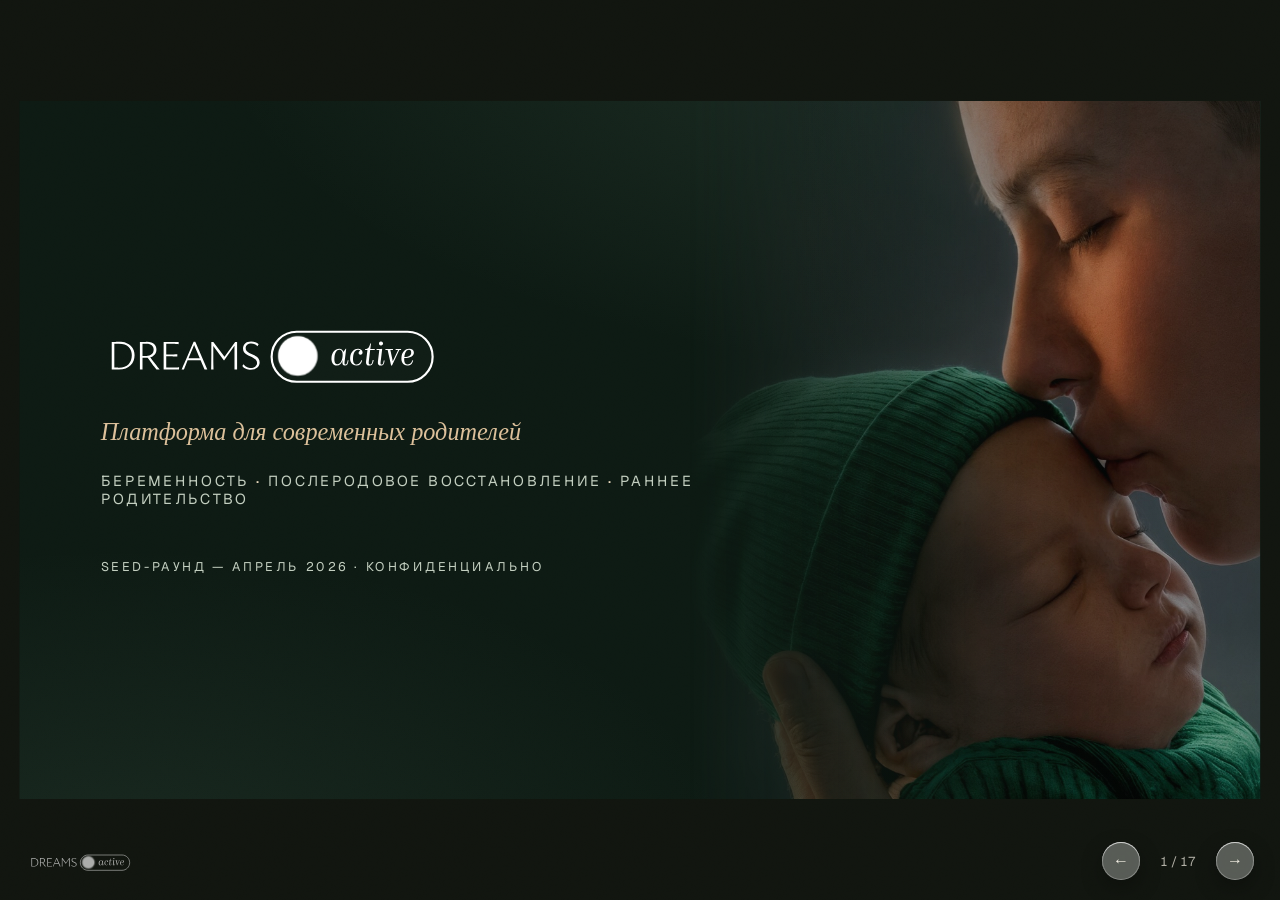
==== commit 79d6f269: "pitch" ====
--- a/pitch/index.html
+++ b/pitch/index.html
@@ -29,8 +29,8 @@
     --card-solid: #fbf8f1;
     --glass-border: rgba(255, 255, 255, 0.62);
     --line: rgba(62, 59, 44, 0.14);
-    --dark: #1c352a;
-    --dark-2: #26493a;
+    --dark: #0d1a13;
+    --dark-2: #17291f;
     --dark-fg: #f4efe4;
     --dark-fg-muted: #c3cfc0;
     --shadow:
@@ -128,10 +128,32 @@
   }
   .slide--dark {
     background:
-      radial-gradient(120% 90% at 82% -10%, rgba(124, 163, 139, 0.32), transparent 55%),
-      radial-gradient(90% 80% at 8% 108%, rgba(124, 163, 139, 0.2), transparent 55%),
+      radial-gradient(120% 90% at 82% -10%, rgba(124, 163, 139, 0.16), transparent 55%),
+      radial-gradient(90% 80% at 8% 108%, rgba(124, 163, 139, 0.1), transparent 55%),
       var(--dark);
     color: var(--dark-fg);
+  }
+  /* Photo substrate — the real Liquid Glass surface. The image is
+     painted into the slide background under a translucent veil, so
+     every card's backdrop-filter samples and refracts the photo
+     behind it. Per-slide photo comes from --slide-photo. */
+  .slide--img {
+    background:
+      linear-gradient(
+        180deg,
+        rgba(243, 239, 228, 0.9) 0%,
+        rgba(243, 239, 228, 0.8) 32%,
+        rgba(243, 239, 228, 0.55) 62%,
+        rgba(243, 239, 228, 0.5) 100%
+      ),
+      var(--slide-photo, none) center / cover no-repeat,
+      var(--beige);
+  }
+  .slide--dark.slide--img {
+    background:
+      linear-gradient(180deg, rgba(23, 44, 35, 0.72) 0%, rgba(16, 32, 25, 0.86) 100%),
+      var(--slide-photo, none) center / cover no-repeat,
+      var(--dark);
   }
   .slide--center {
     align-items: center;
@@ -230,6 +252,22 @@
       inset 0 12px 28px rgba(255, 255, 255, 0.06),
       inset 0 -18px 32px rgba(0, 0, 0, 0.12);
   }
+  /* Any glass card sitting on a dark slide flips to dark glass. */
+  .slide--dark .card {
+    background: linear-gradient(165deg, rgba(46, 86, 67, 0.55), rgba(26, 50, 39, 0.62));
+    color: var(--dark-fg);
+  }
+  .slide--dark .card::before { opacity: 0.3; }
+  .slide--dark .card::after {
+    box-shadow:
+      inset 0 0 0 1px rgba(255, 255, 255, 0.16),
+      inset 0 12px 28px rgba(255, 255, 255, 0.05),
+      inset 0 -18px 32px rgba(0, 0, 0, 0.14);
+  }
+  .slide--dark .card h3 { color: var(--tan); }
+  .slide--dark .card p { color: var(--dark-fg-muted); }
+  .slide--dark .product-grid .card,
+  .slide--dark .family-grid .card { border-left-color: var(--sage); }
   .card--dark h3 { color: var(--tan); }
   .card--dark p { color: var(--dark-fg-muted); }
 
@@ -325,22 +363,35 @@
   .grid { display: grid; gap: 20px; }
 
   /* ── Photo layouts ────────────────────────────────────────── */
+  /* Dark band slides: photo (black series) on the right third,
+     the rest near-black green. The photo itself is masked with a
+     long transparent ramp on its left edge, so there is no seam —
+     it dissolves into the dark field. */
   .edge-photo {
     position: absolute;
     top: 0; right: 0;
-    width: 44%;
+    width: 46%;
     height: 100%;
     object-fit: cover;
+    -webkit-mask-image: linear-gradient(
+      90deg,
+      transparent 0%,
+      rgba(0, 0, 0, 0.45) 38%,
+      rgba(0, 0, 0, 0.85) 62%,
+      black 80%
+    );
+    mask-image: linear-gradient(
+      90deg,
+      transparent 0%,
+      rgba(0, 0, 0, 0.45) 38%,
+      rgba(0, 0, 0, 0.85) 62%,
+      black 80%
+    );
   }
   .edge-fade {
     position: absolute;
     inset: 0;
-    background: linear-gradient(
-      90deg,
-      var(--dark) 52%,
-      rgba(28, 53, 42, 0.55) 72%,
-      rgba(28, 53, 42, 0.12) 100%
-    );
+    background: linear-gradient(90deg, rgba(13, 26, 19, 0) 60%, rgba(13, 26, 19, 0.25) 100%);
   }
   .split-content {
     position: relative;
@@ -392,9 +443,16 @@
     display: block;
     height: 74px;
     width: auto;
+    align-self: flex-start;
     margin: 0 0 26px;
   }
   .brand-logo--light { filter: brightness(0) invert(1); }
+
+  .hero-round {
+    margin-top: 52px;
+    font-size: 13px; letter-spacing: 0.22em; text-transform: uppercase;
+    color: var(--dark-fg-muted);
+  }
   .title-sub {
     font-family: var(--serif);
     font-style: italic;
@@ -734,15 +792,14 @@
   }
 
   /* ── Slide 17 · Thanks ────────────────────────────────────── */
-  .thanks-title { font-size: 76px; font-weight: 650; letter-spacing: 0.14em; text-indent: 0.14em; margin: 30px 0 12px; }
-  .thanks-sub { font-family: var(--serif); font-style: italic; font-size: 22px; color: var(--tan); margin-bottom: 52px; }
+  .thanks-title { font-size: 60px; font-weight: 650; letter-spacing: 0.1em; margin: 26px 0 10px; }
+  .thanks-sub { font-family: var(--serif); font-style: italic; font-size: 20px; color: var(--tan); margin-bottom: 32px; }
   .thanks-name { font-size: 18px; font-weight: 650; }
-  .thanks-role { font-family: var(--serif); font-style: italic; font-size: 15px; color: var(--dark-fg-muted); margin: 5px 0 22px; }
+  .thanks-role { font-family: var(--serif); font-style: italic; font-size: 15px; color: var(--dark-fg-muted); margin: 5px 0 16px; }
   .thanks-contact { font-size: 16px; line-height: 1.7; color: var(--tan-soft); }
   .thanks-legal {
-    position: absolute; left: 0; right: 0; bottom: 44px;
+    position: absolute; left: 84px; bottom: 34px;
     font-size: 12px; letter-spacing: 0.22em; color: rgba(244, 239, 228, 0.4);
-    text-align: center;
   }
 
   /* ── Navigation chrome ────────────────────────────────────── */
@@ -814,19 +871,16 @@
   <section class="slide slide--dark">
     <img class="edge-photo" src="img/kiss.jpg" alt="" />
     <div class="edge-fade"></div>
-    <div class="split-content" style="align-items: center; text-align: center">
+    <div class="split-content">
       <img class="brand-logo brand-logo--light" src="../assets/logo-horizontal.svg" alt="Dreams Active" />
       <div class="title-sub">Платформа для современных родителей</div>
       <div class="title-chips">Беременность <b>·</b> Послеродовое восстановление <b>·</b> Раннее родительство</div>
-    </div>
-    <div class="title-foot">
-      <div class="round">Seed-раунд — Апрель 2026</div>
-      <div class="conf">Конфиденциально</div>
+      <div class="hero-round">Seed-раунд — Апрель 2026 · Конфиденциально</div>
     </div>
   </section>
 
   <!-- 2 · Problem -->
-  <section class="slide">
+  <section class="slide slide--dark">
     <div class="eyebrow">the problem</div>
     <h1>Проблема</h1>
     <p class="lead">Современные родители проводят 2&nbsp;года в самом эмоционально уязвимом и жадном до информации периоде жизни — а цифровые продукты их подводят.</p>
@@ -897,7 +951,7 @@
   </section>
 
   <!-- 4 · Every modern family -->
-  <section class="slide">
+  <section class="slide slide--dark">
     <div class="eyebrow">inclusive by design</div>
     <h1>Создано для каждой современной семьи</h1>
     <p class="lead" style="margin-bottom: 30px">Индивидуальные подписки. Семейные связи. Инклюзивность по дизайну — не как запоздалая мысль.</p>
@@ -1037,21 +1091,18 @@
   </section>
 
   <!-- 9 · Product -->
-  <section class="slide">
+  <section class="slide slide--dark">
     <div class="eyebrow">product</div>
     <h1>Продукт</h1>
     <p class="lead" style="margin-bottom: 30px">Премиальный мобильный опыт для современных семей — уже работает с платящими пользователями.</p>
     <div class="body-fill">
-      <div class="with-photo">
-        <div class="grid product-grid">
-          <div class="card"><h3>Библиотека экспертных видео</h3><p>50+ профессиональных видео, снятых во время реальной беременности фаундера</p></div>
-          <div class="card"><h3>Индивидуальные профили</h3><p>Отдельные подписки для мамы, папы, любых родителей + общий ребёнок</p></div>
-          <div class="card"><h3>Отслеживание прогресса</h3><p>Геймификация, ежедневные check-in, дневник питания</p></div>
-          <div class="card"><h3>Премиальный дизайн</h3><p>Кинематографичные AI-изображения, редакторская типографика</p></div>
-          <div class="card"><h3>Мультиплатформенность</h3><p>Web PWA сейчас, нативные iOS + Android запуск Q2 2026</p></div>
-          <div class="card"><h3>Глобальная подписочная модель</h3><p>Stripe + Tribute через Wyoming LLC без привязки к РФ</p></div>
-        </div>
-        <img class="side-photo" src="img/bump-olive.jpg" alt="" />
+      <div class="grid product-grid">
+        <div class="card"><h3>Библиотека экспертных видео</h3><p>50+ профессиональных видео, снятых во время реальной беременности фаундера</p></div>
+        <div class="card"><h3>Индивидуальные профили</h3><p>Отдельные подписки для мамы, папы, любых родителей + общий ребёнок</p></div>
+        <div class="card"><h3>Отслеживание прогресса</h3><p>Геймификация, ежедневные check-in, дневник питания</p></div>
+        <div class="card"><h3>Премиальный дизайн</h3><p>Кинематографичные AI-изображения, редакторская типографика</p></div>
+        <div class="card"><h3>Мультиплатформенность</h3><p>Web PWA сейчас, нативные iOS + Android запуск Q2 2026</p></div>
+        <div class="card"><h3>Глобальная подписочная модель</h3><p>Stripe + Tribute через Wyoming LLC без привязки к РФ</p></div>
       </div>
     </div>
   </section>
@@ -1230,8 +1281,6 @@
     <p class="lead" style="margin-bottom: 26px">К 2033: глобальная экосистема от беременности до школы для всех современных семей.</p>
     <div class="body-fill">
       <div class="card card--dark vision-panel">
-        <img class="bg-photo" src="img/home.jpg" alt="" />
-        <div class="bg-tint"></div>
         <h2>Полная экосистема Dreams Active</h2>
         <div class="vision-grid">
           <div class="v-num">500K+</div>
@@ -1249,15 +1298,17 @@
   </section>
 
   <!-- 17 · Thanks -->
-  <section class="slide slide--dark slide--center">
-    <img class="bg-photo" src="img/father.jpg" alt="" />
-    <div class="bg-tint"></div>
-    <div class="pearl" style="position: relative"></div>
-    <div class="thanks-title">Спасибо</div>
-    <div class="thanks-sub">Давайте вместе построим будущее родительства.</div>
-    <div class="thanks-name">Игорь Сетдеков</div>
-    <div class="thanks-role">Управляющий партнёр, Dreams Active</div>
-    <div class="thanks-contact">setdekov@pm.me<br />dreamsactive.com</div>
+  <section class="slide slide--dark">
+    <img class="edge-photo" src="img/kiss.jpg" alt="" style="object-position: 50% 25%" />
+    <div class="edge-fade"></div>
+    <div class="split-content">
+      <img class="brand-logo brand-logo--light" src="../assets/logo-horizontal.svg" alt="Dreams Active" style="height: 48px" />
+      <div class="thanks-title">Спасибо</div>
+      <div class="thanks-sub">Давайте вместе построим будущее родительства.</div>
+      <div class="thanks-name">Игорь Сетдеков</div>
+      <div class="thanks-role">Управляющий партнёр, Dreams Active</div>
+      <div class="thanks-contact">setdekov@pm.me · dreamsactive.com</div>
+    </div>
     <div class="thanks-legal">IG Club LLC (DBA Dreams Active) · Wyoming, USA · EIN 36-5172147</div>
   </section>
 
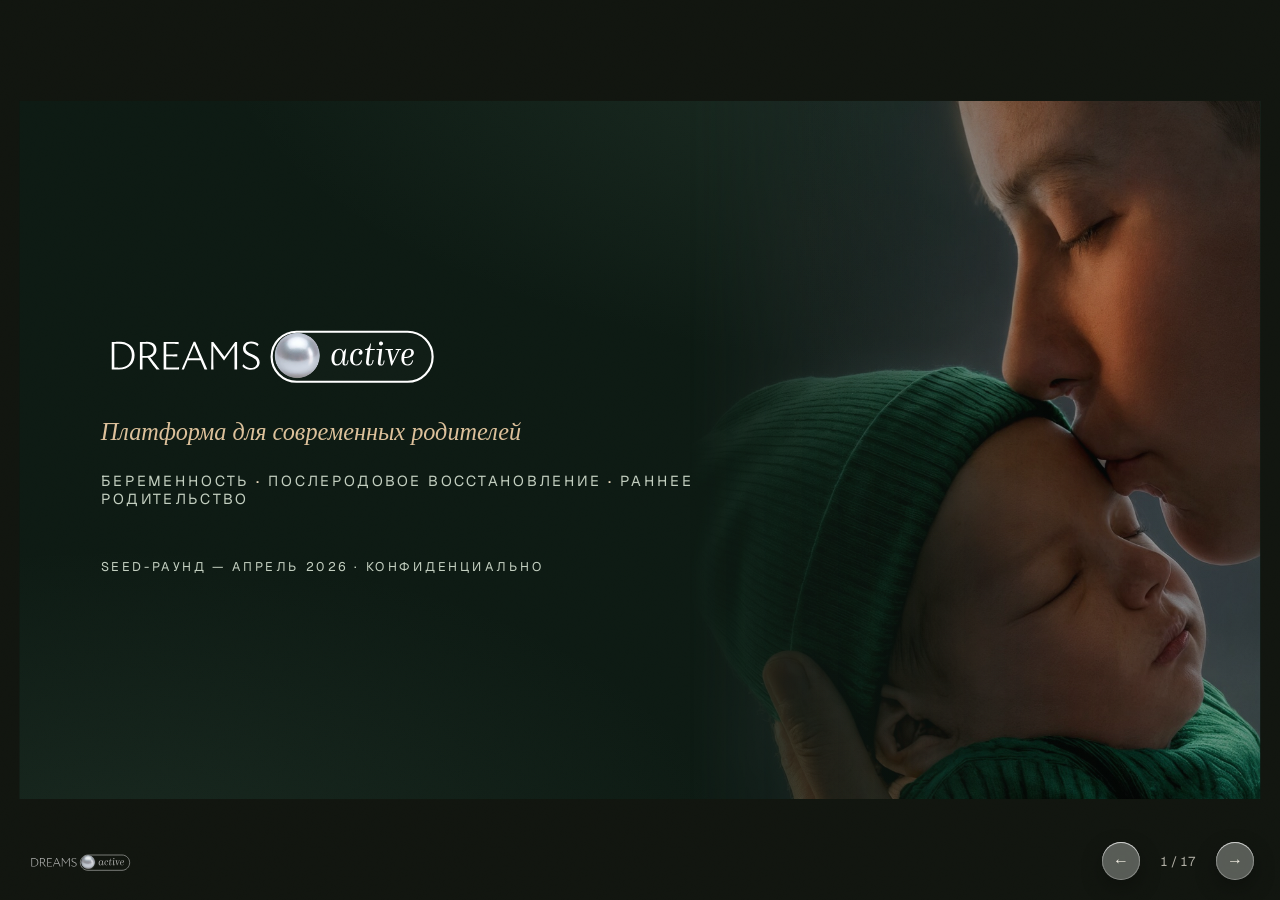
==== commit 5c7e3920: "logo" ====
--- a/pitch/index.html
+++ b/pitch/index.html
@@ -443,10 +443,27 @@
     display: block;
     height: 74px;
     width: auto;
+  }
+  .brand-logo--light { filter: brightness(0) invert(1); }
+  /* Real pearl (assets/apple-touch-icon.png) overlaid on the logo:
+     the invert filter flattens the SVG's raster pearl to a white
+     disc, so the photo pearl is pinned over its slot — rect 80,5
+     21×21 in the 156×33 viewBox. */
+  .logo-lockup {
+    position: relative;
+    display: inline-block;
     align-self: flex-start;
     margin: 0 0 26px;
   }
-  .brand-logo--light { filter: brightness(0) invert(1); }
+  .logo-lockup .logo-pearl {
+    position: absolute;
+    left: 51.28%;
+    top: 15.15%;
+    width: 13.47%;
+    height: 63.64%;
+    border-radius: 50%;
+    background: url("../assets/apple-touch-icon.png") center / 116% 116% no-repeat;
+  }
 
   .hero-round {
     margin-top: 52px;
@@ -836,7 +853,8 @@
     font-size: 13px; letter-spacing: 0.24em; color: rgba(244, 239, 228, 0.5);
     user-select: none;
   }
-  .brand-mini img { height: 22px; width: auto; filter: brightness(0) invert(1); opacity: 0.65; }
+  .brand-mini img { display: block; height: 22px; width: auto; filter: brightness(0) invert(1); opacity: 0.65; }
+  .brand-mini .logo-pearl { opacity: 0.75; }
 
   .hotzone { position: fixed; top: 0; bottom: 90px; width: 18%; z-index: 80; cursor: pointer; }
   .hotzone--prev { left: 0; }
@@ -872,7 +890,7 @@
     <img class="edge-photo" src="img/kiss.jpg" alt="" />
     <div class="edge-fade"></div>
     <div class="split-content">
-      <img class="brand-logo brand-logo--light" src="../assets/logo-horizontal.svg" alt="Dreams Active" />
+      <span class="logo-lockup"><img class="brand-logo brand-logo--light" src="../assets/logo-horizontal.svg" alt="Dreams Active" /><i class="logo-pearl"></i></span>
       <div class="title-sub">Платформа для современных родителей</div>
       <div class="title-chips">Беременность <b>·</b> Послеродовое восстановление <b>·</b> Раннее родительство</div>
       <div class="hero-round">Seed-раунд — Апрель 2026 · Конфиденциально</div>
@@ -1302,7 +1320,7 @@
     <img class="edge-photo" src="img/kiss.jpg" alt="" style="object-position: 50% 25%" />
     <div class="edge-fade"></div>
     <div class="split-content">
-      <img class="brand-logo brand-logo--light" src="../assets/logo-horizontal.svg" alt="Dreams Active" style="height: 48px" />
+      <span class="logo-lockup"><img class="brand-logo brand-logo--light" src="../assets/logo-horizontal.svg" alt="Dreams Active" style="height: 48px" /><i class="logo-pearl"></i></span>
       <div class="thanks-title">Спасибо</div>
       <div class="thanks-sub">Давайте вместе построим будущее родительства.</div>
       <div class="thanks-name">Игорь Сетдеков</div>
@@ -1315,7 +1333,7 @@
 </div>
 </div>
 
-<div class="brand-mini"><img src="../assets/logo-horizontal.svg" alt="Dreams Active" /></div>
+<div class="brand-mini"><span class="logo-lockup" style="margin: 0"><img src="../assets/logo-horizontal.svg" alt="Dreams Active" /><i class="logo-pearl"></i></span></div>
 <div class="nav-ui">
   <button type="button" id="prev" aria-label="Предыдущий слайд">←</button>
   <span class="counter" id="counter">1 / 17</span>
